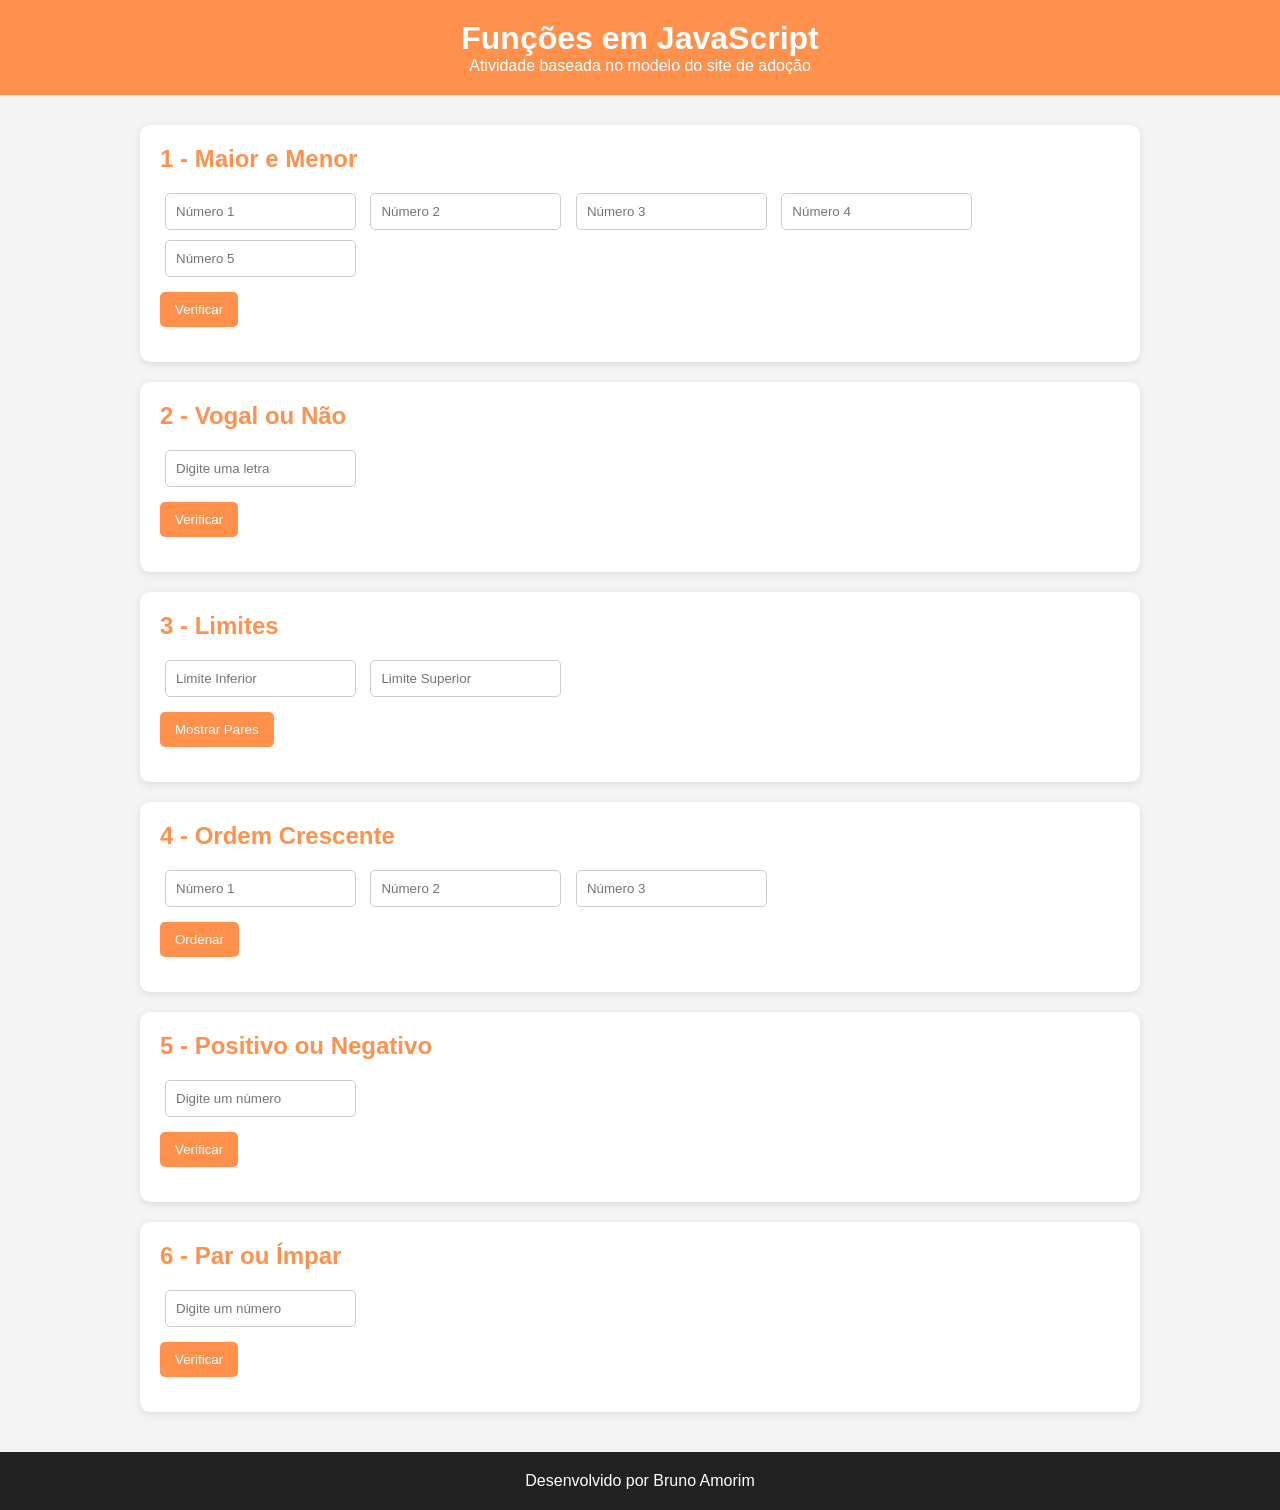
==== forms.html @ 190775ef "Adicao do js" ====
<!DOCTYPE html>
<html lang="pt-br">
<head>
    <meta charset="UTF-8">
    <meta name="viewport" content="width=device-width, initial-scale=1.0">
    <title>Funções JavaScript</title>

    <style>

        *{
            margin: 0;
            padding: 0;
            box-sizing: border-box;
            font-family: Arial, Helvetica, sans-serif;
        }

        body{
            background: #f4f4f4;
        }

        header{
            background: #ff914d;
            color: white;
            padding: 20px;
            text-align: center;
        }

        .container{
            width: 90%;
            max-width: 1000px;
            margin: 30px auto;
        }

        .card{
            background: white;
            padding: 20px;
            margin-bottom: 20px;
            border-radius: 10px;
            box-shadow: 0 2px 8px rgba(0,0,0,0.1);
        }

        h2{
            margin-bottom: 15px;
            color: #ff914d;
        }

        input{
            padding: 10px;
            margin: 5px;
            border: 1px solid #ccc;
            border-radius: 5px;
        }

        button{
            padding: 10px 15px;
            border: none;
            background: #ff914d;
            color: white;
            border-radius: 5px;
            cursor: pointer;
            margin-top: 10px;
        }

        button:hover{
            background: #e87b35;
        }

        .resultado{
            margin-top: 15px;
            font-weight: bold;
            color: #333;
        }

        footer{
            background: #222;
            color: white;
            text-align: center;
            padding: 20px;
            margin-top: 40px;
        }

    </style>

</head>

<body>

<header>
    <h1>Funções em JavaScript</h1>
    <p>Atividade baseada no modelo do site de adoção</p>
</header>

<div class="container">

    <!-- 1 -->
    <div class="card">
        <h2>1 - Maior e Menor</h2>

        <input type="number" id="n1" placeholder="Número 1">
        <input type="number" id="n2" placeholder="Número 2">
        <input type="number" id="n3" placeholder="Número 3">
        <input type="number" id="n4" placeholder="Número 4">
        <input type="number" id="n5" placeholder="Número 5">

        <br>

        <button onclick="executarMaiorMenor()">
            Verificar
        </button>

        <div class="resultado" id="resultado1"></div>
    </div>

    <!-- 2 -->
    <div class="card">
        <h2>2 - Vogal ou Não</h2>

        <input type="text" id="vogal" maxlength="1" placeholder="Digite uma letra">

        <br>

        <button onclick="executarVogal()">
            Verificar
        </button>

        <div class="resultado" id="resultado2"></div>
    </div>

    <!-- 3 -->
    <div class="card">
        <h2>3 - Limites</h2>

        <input type="number" id="limiteInferior" placeholder="Limite Inferior">
        <input type="number" id="limiteSuperior" placeholder="Limite Superior">

        <br>

        <button onclick="executarLimites()">
            Mostrar Pares
        </button>

        <div class="resultado" id="resultado3"></div>
    </div>

    <!-- 4 -->
    <div class="card">
        <h2>4 - Ordem Crescente</h2>

        <input type="number" id="o1" placeholder="Número 1">
        <input type="number" id="o2" placeholder="Número 2">
        <input type="number" id="o3" placeholder="Número 3">

        <br>

        <button onclick="executarOrdem()">
            Ordenar
        </button>

        <div class="resultado" id="resultado4"></div>
    </div>

    <!-- 5 -->
    <div class="card">
        <h2>5 - Positivo ou Negativo</h2>

        <input type="number" id="positivoNegativo" placeholder="Digite um número">

        <br>

        <button onclick="executarPositivoNegativo()">
            Verificar
        </button>

        <div class="resultado" id="resultado5"></div>
    </div>

    <!-- 6 -->
    <div class="card">
        <h2>6 - Par ou Ímpar</h2>

        <input type="number" id="parImpar" placeholder="Digite um número">

        <br>

        <button onclick="executarParImpar()">
            Verificar
        </button>

        <div class="resultado" id="resultado6"></div>
    </div>

</div>

<footer>
    <p>Desenvolvido por Bruno Amorim</p>
</footer>

<script>

    // 1
    function MAIOR_MENOR(a, b, c, d, e){

        let numeros = [a, b, c, d, e];

        let maior = Math.max(...numeros);
        let menor = Math.min(...numeros);

        return `Maior: ${maior} | Menor: ${menor}`;
    }

    function executarMaiorMenor(){

        let a = Number(document.getElementById("n1").value);
        let b = Number(document.getElementById("n2").value);
        let c = Number(document.getElementById("n3").value);
        let d = Number(document.getElementById("n4").value);
        let e = Number(document.getElementById("n5").value);

        document.getElementById("resultado1").innerHTML =
            MAIOR_MENOR(a, b, c, d, e);
    }

    // 2
    function VOGAL(c){

        let vogais = ["a","e","i","o","u"];

        if(vogais.includes(c.toLowerCase())){
            return 1;
        }else{
            return 0;
        }
    }

    function executarVogal(){

        let letra = document.getElementById("vogal").value;

        let resultado = VOGAL(letra);

        document.getElementById("resultado2").innerHTML =
            resultado == 1
            ? "É uma vogal"
            : "Não é uma vogal";
    }

    // 3
    function LIMITES(li, ls){

        let pares = [];
        let soma = 0;

        for(let i = li + 1; i < ls; i++){

            if(i % 2 == 0){
                pares.push(i);
                soma += i;
            }
        }

        return `Pares: ${pares.join(", ")} | Soma: ${soma}`;
    }

    function executarLimites(){

        let li = Number(document.getElementById("limiteInferior").value);
        let ls = Number(document.getElementById("limiteSuperior").value);

        document.getElementById("resultado3").innerHTML =
            LIMITES(li, ls);
    }

    // 4
    function ORDEM(a, b, c){

        let numeros = [a, b, c];

        numeros.sort((x, y) => x - y);

        return numeros;
    }

    function executarOrdem(){

        let a = Number(document.getElementById("o1").value);
        let b = Number(document.getElementById("o2").value);
        let c = Number(document.getElementById("o3").value);

        document.getElementById("resultado4").innerHTML =
            ORDEM(a, b, c).join(" - ");
    }

    // 5
    function POSITIVO_NEGATIVO(x){

        return x >= 0;
    }

    function executarPositivoNegativo(){

        let x = Number(document.getElementById("positivoNegativo").value);

        let resultado = POSITIVO_NEGATIVO(x);

        document.getElementById("resultado5").innerHTML =
            resultado
            ? "Número Positivo"
            : "Número Negativo";
    }

    // 6
    function PAR_IMPAR(x){

        return x % 2 == 0;
    }

    function executarParImpar(){

        let x = Number(document.getElementById("parImpar").value);

        let resultado = PAR_IMPAR(x);

        document.getElementById("resultado6").innerHTML =
            resultado
            ? "Número Par"
            : "Número Ímpar";
    }

</script>

</body>
</html>
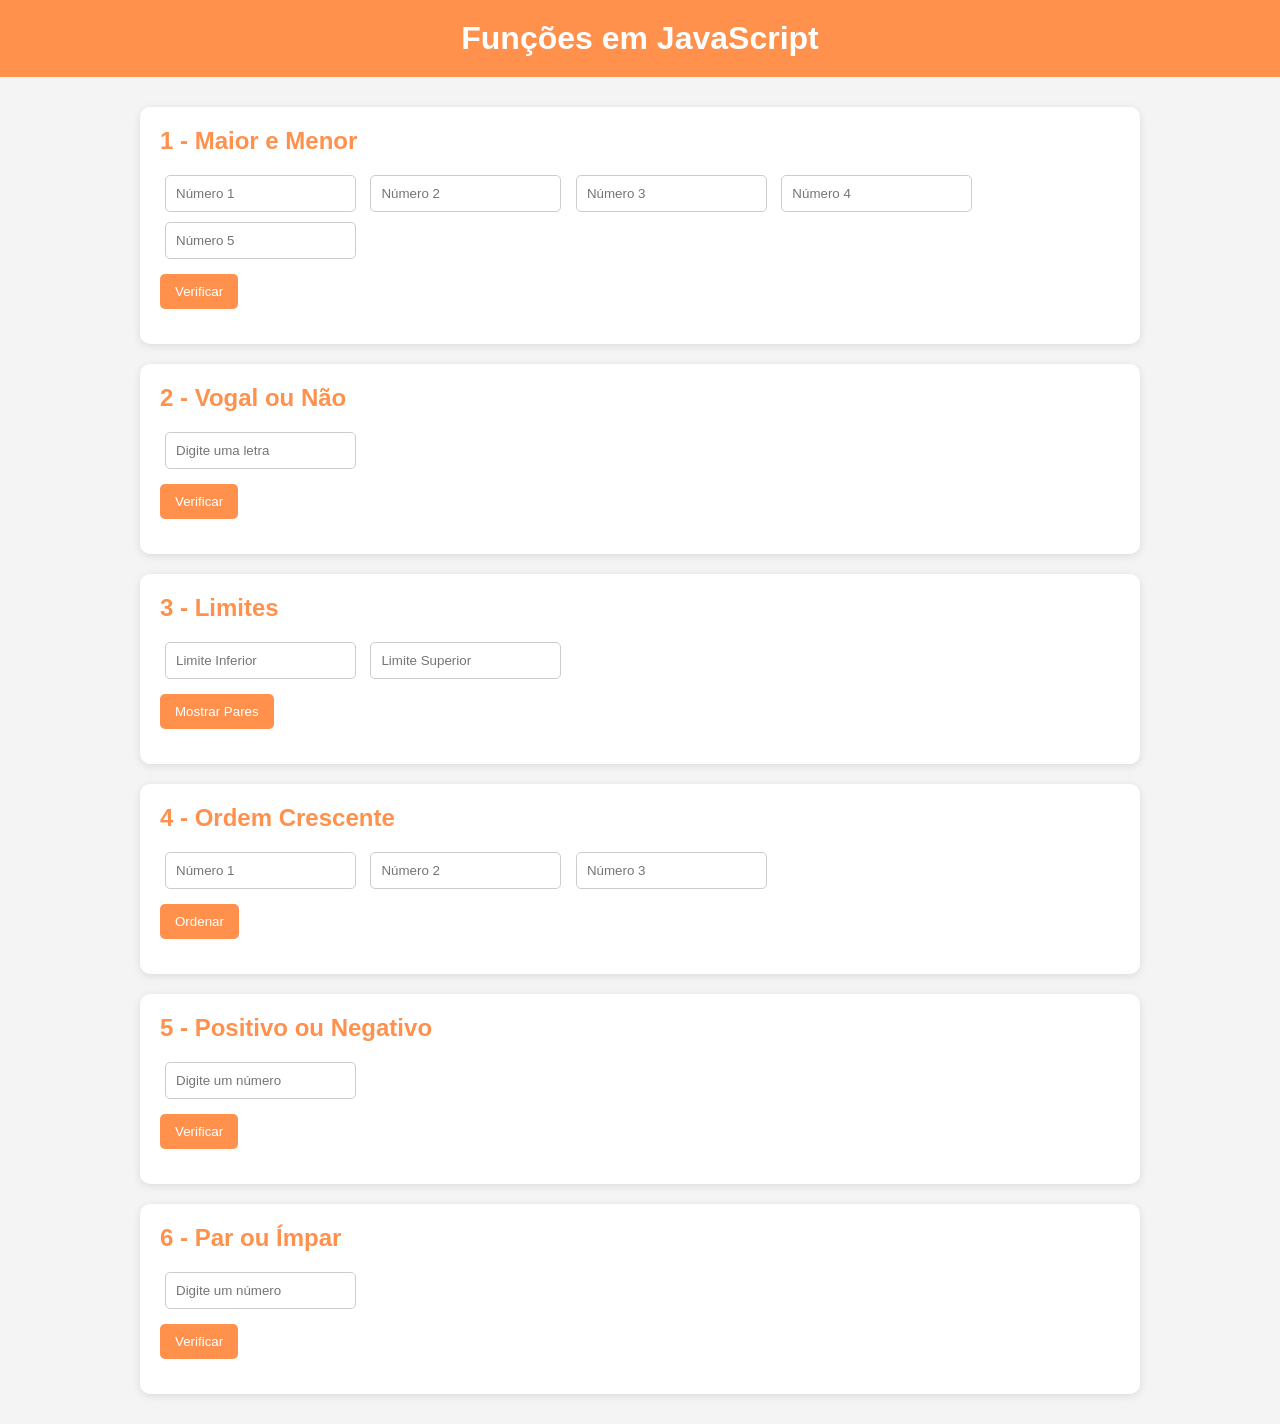
==== commit ff81bbba: "fix alguns textos e rodape desnecessario" ====
--- a/forms.html
+++ b/forms.html
@@ -87,8 +87,7 @@
 
 <header>
     <h1>Funções em JavaScript</h1>
-    <p>Atividade baseada no modelo do site de adoção</p>
-</header>
+    </header>
 
 <div class="container">
 
@@ -191,10 +190,6 @@
 
 </div>
 
-<footer>
-    <p>Desenvolvido por Bruno Amorim</p>
-</footer>
-
 <script>
 
     // 1
@@ -329,4 +324,4 @@
 </script>
 
 </body>
-</html>+</html>
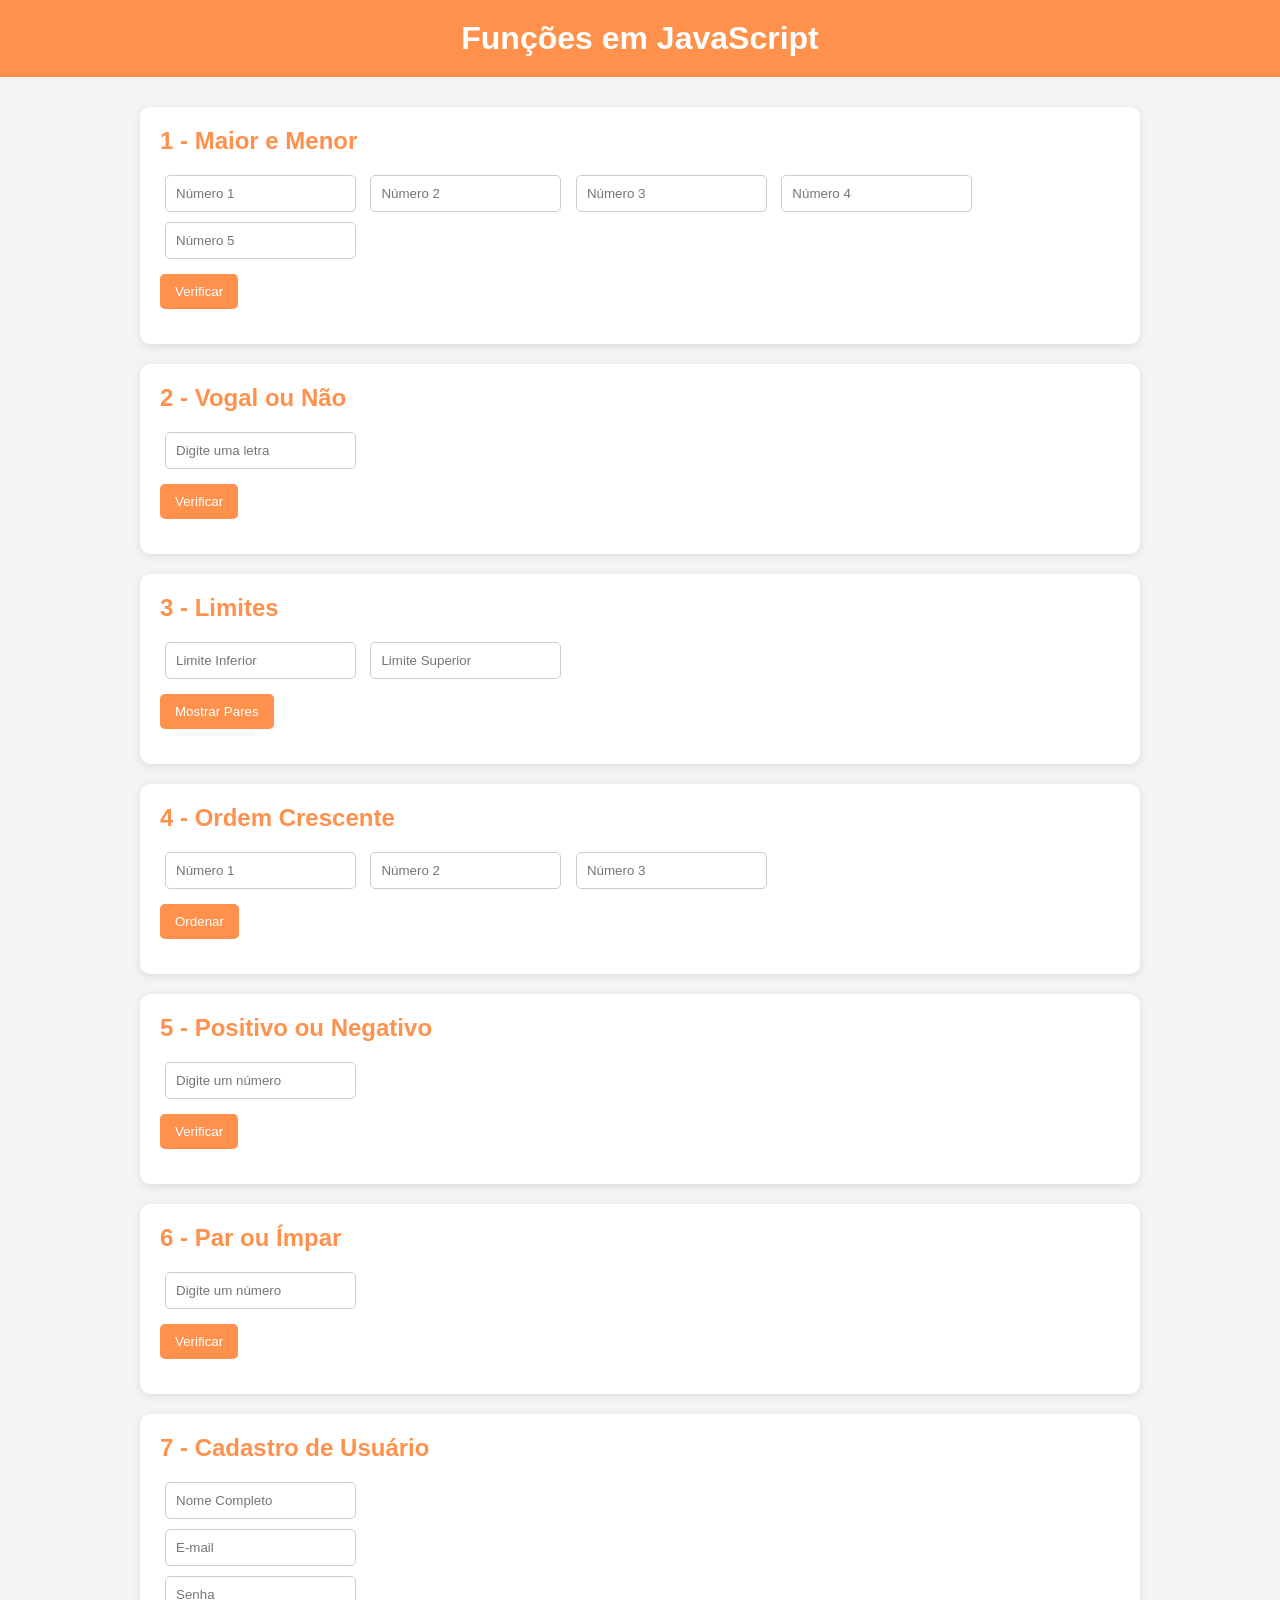
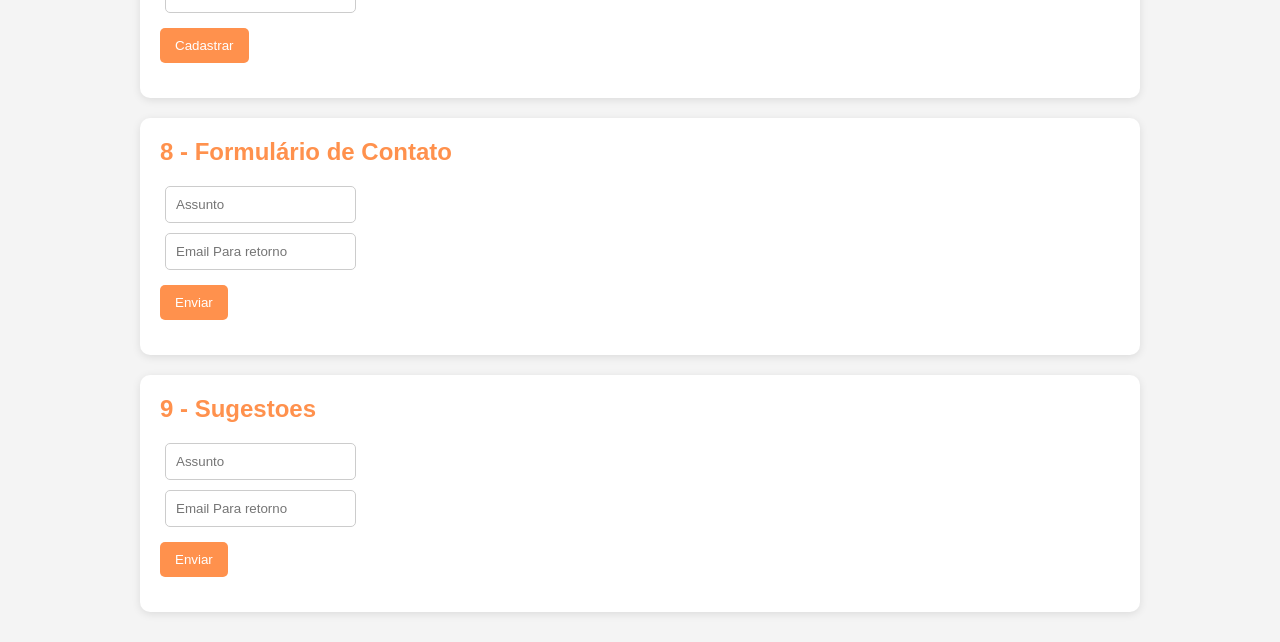
==== commit b1021a55: "finalizado js" ====
--- a/forms.html
+++ b/forms.html
@@ -188,7 +188,35 @@
         <div class="resultado" id="resultado6"></div>
     </div>
 
-</div>
+
+    <!-- 7 -->
+    <div class="card">
+        <h2>7 - Cadastro de Usuário</h2>
+        <input type="text" id="nome" placeholder="Nome Completo"><br>
+        <input type="email" id="email" placeholder="E-mail"><br>
+        <input type="password" id="senha" placeholder="Senha"><br>
+        <button onclick="validarCadastro()">Cadastrar</button>
+        <div class="resultado" id="resultado7"></div>
+    </div>
+
+    <!-- 8 -->
+    <div class="card">
+        <h2>8 - Formulário de Contato</h2>
+        <input type="text" id="assunto" placeholder="Assunto"><br>
+        <input type="text" id="Email para Retorno" placeholder="Email Para retorno"><br>
+        <button onclick="enviarContato()">Enviar</button>
+        <div class="resultado" id="resultado8"></div>
+    </div>
+
+    <div class="card">
+        <h2>9 - Sugestoes</h2>
+        <input type="text" id="Escreva Aqui" placeholder="Assunto"><br>
+        <input type="text" id="Seu Email" placeholder="Email Para retorno"><br>
+        <button onclick="enviarContato()">Enviar</button>
+        <div class="resultado" id="resultado8"></div>
+    </div>
+
+   
 
 <script>
 
@@ -321,7 +349,63 @@
             : "Número Ímpar";
     }
 
+
+
+// 7 - Cadastro
+function validarCadastro(){
+    let nome = document.getElementById("nome").value;
+    let email = document.getElementById("email").value;
+    let senha = document.getElementById("senha").value;
+
+    if(nome == "" || email == "" || senha == ""){
+        document.getElementById("resultado7").innerHTML = "Preencha todos os campos!";
+        return;
+    }
+
+    if(!email.includes("@")){
+        document.getElementById("resultado7").innerHTML = "Digite um e-mail válido!";
+        return;
+    }
+
+    if(senha.length < 6){
+        document.getElementById("resultado7").innerHTML = "A senha deve ter pelo menos 6 caracteres!";
+        return;
+    }
+
+    document.getElementById("resultado7").innerHTML = "Cadastro realizado com sucesso!";
+}
+
+// 8 - Contato
+function enviarContato(){
+    let Seu Email Para Retorno = document.getElementById("assunto").value;
+    let mensagem = document.getElementById("mensagem").value;
+
+    if(assunto == "" || mensagem == ""){
+        document.getElementById("resultado8").innerHTML = "Preencha todos os campos!";
+        return;
+    }
+
+    document.getElementById("resultado8").innerHTML = "Mensagem enviada com sucesso!";
+}
+
+function Sugestoes(){
+
+let mensagem = document.getElementById("mensagem").value;
+
+if(Sugestoes == "" || mensagem == ""){
+    document.getElementById("resultado8").innerHTML =
+        "Preencha todos os campos!";
+    return;
+}
+
+document.getElementById("resultado8").innerHTML =
+    "Mensagem enviada com sucesso!";
+
+}
+
+
+
 </script>
 
 </body>
-</html>
+</html>
